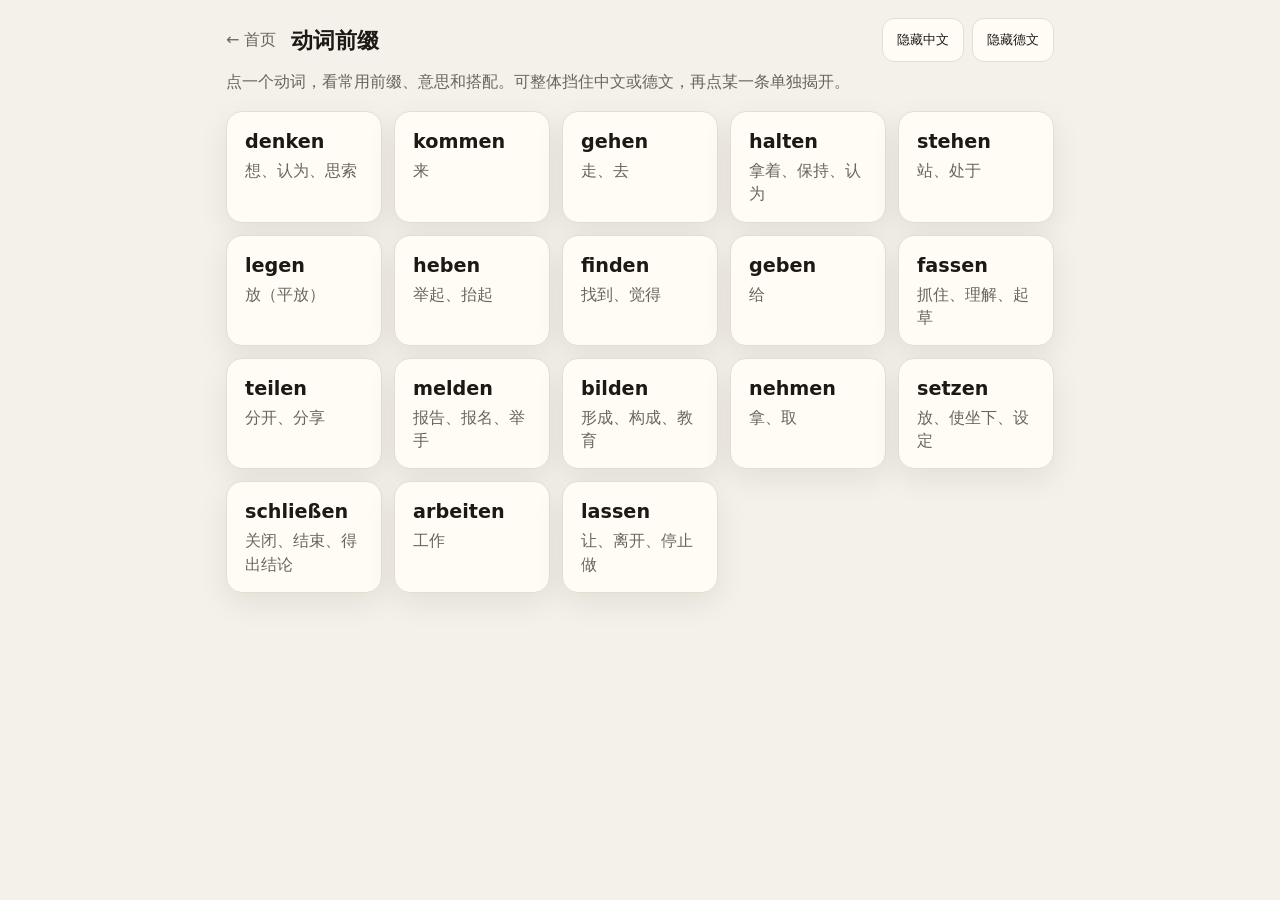
==== verbs.html @ 09b0583b "page 2?" ====
<!DOCTYPE html>
<html lang="zh-CN">
<head>
  <meta charset="UTF-8" />
  <meta name="viewport" content="width=device-width, initial-scale=1, viewport-fit=cover" />
  <meta name="apple-mobile-web-app-capable" content="yes" />
  <title>动词前缀</title>
  <link rel="stylesheet" href="css/style.css" />
</head>
<body>
  <main class="verb-page">
    <header class="verb-bar">
      <a class="verb-back" id="back-link" href="index.html">← 首页</a>
      <h1 id="page-title">动词前缀</h1>
      <div class="mask-btns" id="mask-btns" hidden>
        <button type="button" id="btn-zh">隐藏中文</button>
        <button type="button" id="btn-de">隐藏德文</button>
      </div>
    </header>
    <p class="verb-hint" id="hint">点一个动词，看常用前缀、意思和搭配。可整体挡住中文或德文，再点某一条单独揭开。</p>
    <div id="list" class="verb-grid"></div>
    <div id="detail" class="verb-detail" hidden></div>
  </main>
  <script src="js/verbs-data.js"></script>
  <script src="js/verbs.js"></script>
</body>
</html>
---- css/style.css ----
:root {
  --bg: #f4f1ea;
  --paper: #fffcf6;
  --ink: #1c1915;
  --muted: #6b645a;
  --line: #e4ddd2;
  --accent: #8b3a2f;
  --accent-soft: #f3e4df;
  --sidebar: #faf7f1;
  --shadow: 0 10px 30px rgba(40, 28, 18, 0.08);
  --tap: 44px;
}

* {
  box-sizing: border-box;
}

html, body {
  margin: 0;
  padding: 0;
  min-height: 100%;
  background: var(--bg);
  color: var(--ink);
  font-family: "Iowan Old Style", "Palatino Linotype", Palatino, "Songti SC", "Noto Serif SC", serif;
}

a {
  color: var(--accent);
}

.home {
  max-width: 860px;
  margin: 0 auto;
  padding: 32px 20px 64px;
}

.home h1 {
  font-size: 1.8rem;
  margin: 0 0 8px;
}

.home .lead {
  color: var(--muted);
  margin: 0 0 28px;
  line-height: 1.5;
}

.cards {
  display: grid;
  gap: 14px;
}

.card {
  display: block;
  text-decoration: none;
  color: inherit;
  background: var(--paper);
  border: 1px solid var(--line);
  border-radius: 16px;
  padding: 18px 18px 16px;
  box-shadow: var(--shadow);
  min-height: var(--tap);
}

.card:active {
  transform: scale(0.99);
}

.card .kicker {
  font-size: 0.75rem;
  letter-spacing: 0.04em;
  text-transform: uppercase;
  color: var(--accent);
  margin: 0 0 6px;
  font-family: system-ui, sans-serif;
}

.card h2 {
  margin: 0 0 6px;
  font-size: 1.2rem;
}

.card p {
  margin: 0;
  color: var(--muted);
  line-height: 1.45;
}

.card.soon {
  opacity: 0.55;
  pointer-events: none;
}

.app-shell {
  display: grid;
  grid-template-columns: minmax(240px, 300px) 1fr;
  min-height: 100dvh;
}

.sidebar {
  background: var(--sidebar);
  border-right: 1px solid var(--line);
  display: flex;
  flex-direction: column;
  min-height: 100dvh;
  position: sticky;
  top: 0;
  height: 100dvh;
}

.sidebar-head {
  padding: 14px 14px 10px;
  border-bottom: 1px solid var(--line);
  display: flex;
  gap: 8px;
  align-items: center;
}

.sidebar-head a {
  text-decoration: none;
  color: var(--muted);
  font-family: system-ui, sans-serif;
  font-size: 0.9rem;
  min-height: 36px;
  display: inline-flex;
  align-items: center;
}

.sidebar-head .doc-title {
  font-size: 0.92rem;
  font-weight: 600;
  line-height: 1.3;
  margin: 0;
}

.toc-wrap {
  overflow: auto;
  padding: 10px 8px 24px;
  flex: 1;
}

.toc {
  list-style: none;
  margin: 0;
  padding: 0;
}

.toc ul {
  list-style: none;
  margin: 0;
  padding: 0 0 0 12px;
}

.toc-item {
  margin: 1px 0;
}

.toc-row {
  display: flex;
  align-items: flex-start;
  gap: 2px;
}

.toc-toggle {
  flex: 0 0 28px;
  width: 28px;
  height: 28px;
  border: 0;
  background: transparent;
  color: var(--muted);
  border-radius: 8px;
  cursor: pointer;
  font-size: 12px;
  line-height: 28px;
  padding: 0;
}

.toc-toggle:empty {
  visibility: hidden;
}

.toc-toggle[aria-expanded="true"] {
  color: var(--ink);
}

.toc-link {
  flex: 1;
  display: block;
  text-decoration: none;
  color: var(--ink);
  padding: 6px 8px;
  border-radius: 8px;
  font-family: system-ui, sans-serif;
  font-size: 0.86rem;
  line-height: 1.35;
}

.toc-link:hover,
.toc-link.active {
  background: var(--accent-soft);
}

.toc-item.collapsed > ul {
  display: none;
}

.main {
  min-width: 0;
  background: var(--bg);
}

.topbar {
  display: none;
  position: sticky;
  top: 0;
  z-index: 5;
  background: var(--paper);
  border-bottom: 1px solid var(--line);
  padding: 8px 12px;
  gap: 8px;
  align-items: center;
}

.icon-btn {
  min-width: var(--tap);
  min-height: var(--tap);
  border: 1px solid var(--line);
  background: var(--paper);
  border-radius: 12px;
  font-size: 1.1rem;
}

.article-wrap {
  padding: 28px 22px 72px;
}

.markdown {
  max-width: 780px;
  margin: 0 auto;
  background: var(--paper);
  border: 1px solid var(--line);
  border-radius: 18px;
  padding: 28px 26px 40px;
  box-shadow: var(--shadow);
  line-height: 1.65;
}

.markdown h1,
.markdown h2,
.markdown h3,
.markdown h4 {
  scroll-margin-top: 72px;
  line-height: 1.3;
}

.markdown h1 {
  font-size: 1.7rem;
  margin-top: 0;
}

.markdown h2 {
  font-size: 1.28rem;
  margin-top: 2rem;
  padding-top: 0.4rem;
  border-top: 1px solid var(--line);
}

.markdown h3 {
  font-size: 1.08rem;
}

.markdown table {
  display: block;
  width: 100%;
  overflow-x: auto;
  border-collapse: collapse;
  font-family: system-ui, sans-serif;
  font-size: 0.88rem;
}

.markdown th,
.markdown td {
  border: 1px solid var(--line);
  padding: 6px 8px;
  vertical-align: top;
}

.markdown code {
  font-family: ui-monospace, SFMono-Regular, Menlo, Consolas, monospace;
  font-size: 0.86em;
  background: #efe8dc;
  padding: 0.1em 0.35em;
  border-radius: 4px;
}

.markdown pre {
  overflow-x: auto;
  background: #efe8dc;
  padding: 12px;
  border-radius: 10px;
}

.markdown pre code {
  background: none;
  padding: 0;
}

.markdown blockquote {
  margin: 1em 0;
  padding: 0.2em 0 0.2em 1em;
  border-left: 3px solid var(--accent);
  color: var(--muted);
}

.status {
  padding: 40px 24px;
  color: var(--muted);
}

.backdrop {
  display: none;
}

@media (max-width: 860px) {
  .app-shell {
    display: block;
  }

  .sidebar {
    position: fixed;
    z-index: 20;
    left: 0;
    top: 0;
    width: min(86vw, 340px);
    transform: translateX(-105%);
    transition: transform 0.2s ease;
    box-shadow: var(--shadow);
  }

  .sidebar.open {
    transform: none;
  }

  .topbar {
    display: flex;
  }

  .backdrop.open {
    display: block;
    position: fixed;
    inset: 0;
    background: rgba(28, 25, 21, 0.35);
    z-index: 15;
  }

  .markdown {
    padding: 20px 16px 32px;
    border-radius: 12px;
  }

  .article-wrap {
    padding: 16px 12px 48px;
  }
}

.verb-page {
  max-width: 860px;
  margin: 0 auto;
  padding: 18px 16px 72px;
}

.verb-bar {
  display: flex;
  flex-wrap: wrap;
  gap: 10px 14px;
  align-items: center;
  margin-bottom: 8px;
}

.verb-bar h1 {
  font-size: 1.35rem;
  margin: 0;
  flex: 1;
  min-width: 8rem;
}

.verb-back {
  text-decoration: none;
  color: var(--muted);
  font-family: system-ui, sans-serif;
  min-height: 36px;
  display: inline-flex;
  align-items: center;
}

.mask-btns {
  display: flex;
  gap: 8px;
}

.mask-btns button,
.sep-label {
  font-family: system-ui, sans-serif;
}

.mask-btns button {
  min-height: var(--tap);
  padding: 0 14px;
  border: 1px solid var(--line);
  background: var(--paper);
  border-radius: 12px;
  color: var(--ink);
}

.verb-hint {
  color: var(--muted);
  margin: 0 0 18px;
  line-height: 1.45;
}

.verb-grid {
  display: grid;
  grid-template-columns: repeat(auto-fill, minmax(150px, 1fr));
  gap: 12px;
}

.verb-card h2 {
  font-family: system-ui, sans-serif;
}

.verb-base {
  margin: 0 0 16px;
  color: var(--muted);
}

.prefix-card {
  background: var(--paper);
  border: 1px solid var(--line);
  border-radius: 16px;
  padding: 16px 16px 8px;
  box-shadow: var(--shadow);
  margin-bottom: 12px;
}

.prefix-head {
  display: flex;
  justify-content: space-between;
  gap: 8px;
  align-items: flex-start;
}

.prefix-kicker {
  margin: 0 0 4px;
  font-size: 0.75rem;
  color: var(--accent);
  font-family: system-ui, sans-serif;
}

.prefix-head h2 {
  margin: 0;
  font-size: 1.2rem;
  font-family: system-ui, sans-serif;
}

.sep-label {
  margin-left: 8px;
  color: var(--muted);
  font-size: 0.75rem;
}

.meaning-list {
  list-style: none;
  margin: 12px 0 0;
  padding: 0;
}

.meaning-list li {
  padding: 10px 0;
  border-top: 1px solid var(--line);
}

.meaning-de {
  font-family: system-ui, sans-serif;
  margin-bottom: 4px;
}

.meaning-zh {
  color: var(--muted);
}

.maskable {
  border-radius: 4px;
  cursor: pointer;
  -webkit-tap-highlight-color: transparent;
}

.meaning-de .maskable,
.meaning-zh .maskable {
  display: block;
  padding: 4px 6px;
}

body.hide-zh .lang-zh:not(.revealed),
body.hide-de .lang-de:not(.revealed),
body:not(.hide-zh) .lang-zh.solo-hide,
body:not(.hide-de) .lang-de.solo-hide {
  color: transparent;
  background: #ddd4c6;
  user-select: none;
}
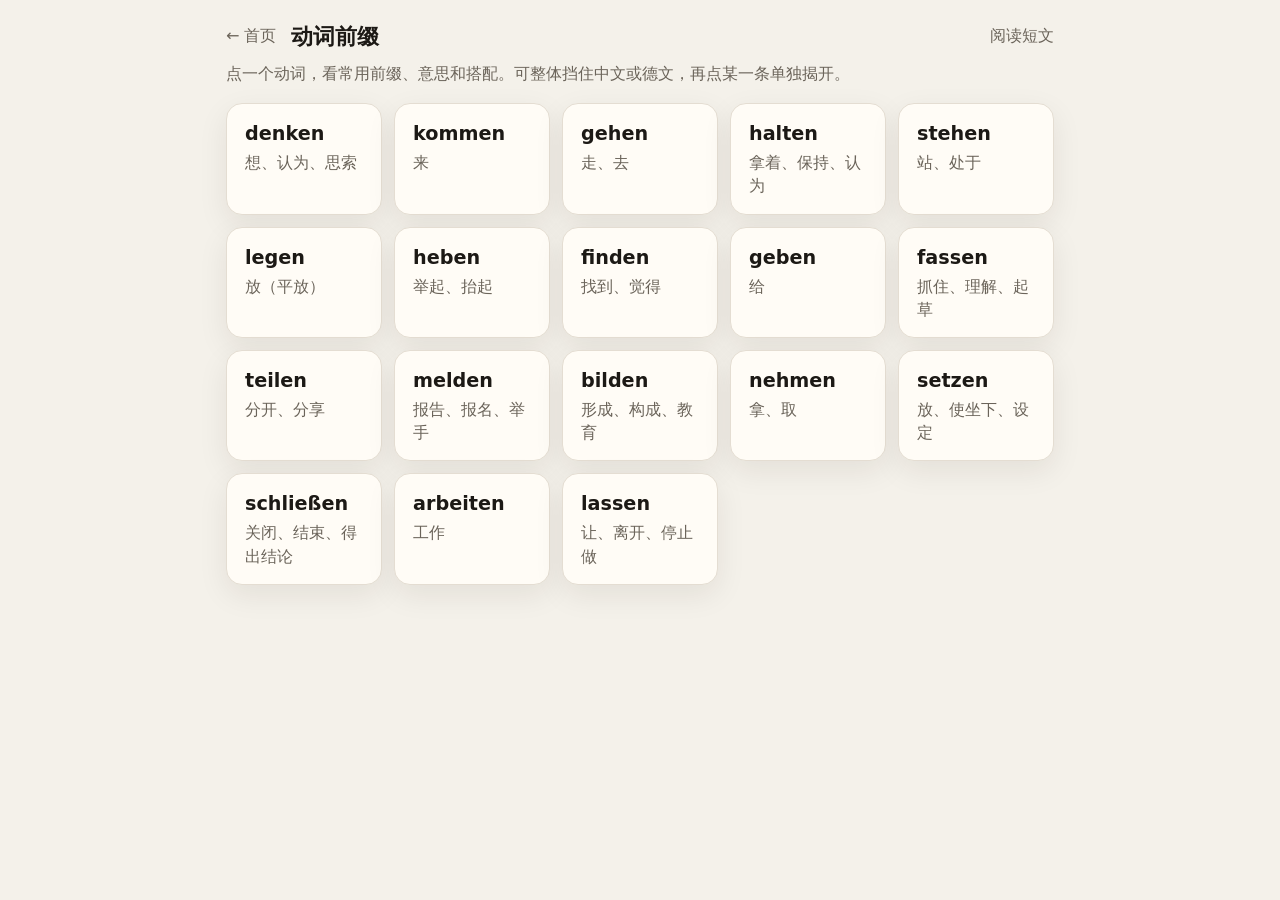
==== commit fc35f5ba: "update" ====
--- a/verbs.html
+++ b/verbs.html
@@ -12,6 +12,7 @@
     <header class="verb-bar">
       <a class="verb-back" id="back-link" href="index.html">← 首页</a>
       <h1 id="page-title">动词前缀</h1>
+      <a class="verb-back" href="articles.html">阅读短文</a>
       <div class="mask-btns" id="mask-btns" hidden>
         <button type="button" id="btn-zh">隐藏中文</button>
         <button type="button" id="btn-de">隐藏德文</button>
@@ -22,6 +23,7 @@
     <div id="detail" class="verb-detail" hidden></div>
   </main>
   <script src="js/verbs-data.js"></script>
+  <script src="js/openrouter.js"></script>
   <script src="js/verbs.js"></script>
 </body>
 </html>
--- a/css/style.css
+++ b/css/style.css
@@ -393,9 +393,60 @@
   align-items: center;
 }
 
-.mask-btns {
-  display: flex;
-  gap: 8px;
+.mask-btns[hidden],
+.mask-btns button[hidden] {
+  display: none !important;
+}
+
+.sent {
+  display: block;
+  width: 100%;
+  text-align: left;
+  border: 1px solid transparent;
+  background: var(--paper);
+  border-radius: 14px;
+  padding: 12px 14px;
+  margin: 0 0 8px;
+  color: inherit;
+  font: inherit;
+  cursor: pointer;
+  box-shadow: var(--shadow);
+}
+
+.sent.open {
+  border-color: var(--line);
+  background: #fff;
+}
+
+.sent-de {
+  display: block;
+  line-height: 1.55;
+}
+
+.sent-zh {
+  display: none;
+  margin-top: 8px;
+  padding: 8px 10px;
+  background: var(--accent-soft);
+  border-radius: 10px;
+  color: var(--ink);
+  line-height: 1.45;
+}
+
+.sent.open .sent-zh {
+  display: block;
+}
+
+mark.hit {
+  background: transparent;
+  color: inherit;
+  padding: 0;
+  border-radius: 3px;
+}
+
+body.show-marks mark.hit {
+  background: #f3d7a4;
+  padding: 0 0.12em;
 }
 
 .mask-btns button,
@@ -477,6 +528,75 @@
 .meaning-list li {
   padding: 10px 0;
   border-top: 1px solid var(--line);
+}
+
+.meaning-row {
+  display: flex;
+  gap: 10px;
+  align-items: flex-start;
+  justify-content: space-between;
+}
+
+.meaning-row > div {
+  min-width: 0;
+  flex: 1;
+}
+
+.make-sents {
+  flex: 0 0 auto;
+  min-height: 40px;
+  padding: 0 12px;
+  border: 1px solid var(--line);
+  background: var(--accent-soft);
+  border-radius: 10px;
+  font-family: system-ui, sans-serif;
+  font-size: 0.82rem;
+  color: var(--ink);
+  white-space: nowrap;
+}
+
+.made-sents {
+  margin-top: 8px;
+  display: grid;
+  gap: 6px;
+}
+
+.made-status {
+  margin: 0;
+  color: var(--muted);
+  font-size: 0.9rem;
+}
+
+.made-sent {
+  display: flex;
+  flex-wrap: wrap;
+  gap: 8px 12px;
+  align-items: flex-start;
+  width: 100%;
+  text-align: left;
+  border: 1px solid var(--line);
+  background: #fff;
+  border-radius: 10px;
+  padding: 8px 10px;
+  font: inherit;
+  cursor: pointer;
+}
+
+.made-de {
+  flex: 1 1 12rem;
+  font-family: system-ui, sans-serif;
+  line-height: 1.45;
+}
+
+.made-zh {
+  display: none;
+  flex: 1 1 10rem;
+  color: var(--muted);
+  line-height: 1.45;
+}
+
+.made-sent.open .made-zh {
+  display: block;
 }
 
 .meaning-de {
@@ -508,3 +628,72 @@
   background: #ddd4c6;
   user-select: none;
 }
+
+.settings-card {
+  background: var(--paper);
+  border: 1px solid var(--line);
+  border-radius: 16px;
+  padding: 18px;
+  box-shadow: var(--shadow);
+  margin-bottom: 14px;
+}
+
+.settings-card h2 {
+  margin: 0 0 8px;
+  font-size: 1.15rem;
+}
+
+.settings-note,
+.settings-status {
+  color: var(--muted);
+  margin: 0 0 12px;
+  line-height: 1.45;
+}
+
+.settings-label {
+  display: block;
+  font-family: system-ui, sans-serif;
+  font-size: 0.85rem;
+  margin-bottom: 6px;
+}
+
+.settings input[type="password"] {
+  width: 100%;
+  min-height: var(--tap);
+  border: 1px solid var(--line);
+  border-radius: 12px;
+  padding: 10px 12px;
+  font-size: 1rem;
+  background: #fff;
+}
+
+.settings-actions {
+  display: flex;
+  flex-wrap: wrap;
+  gap: 8px;
+  margin-top: 12px;
+}
+
+.settings-actions button {
+  min-height: var(--tap);
+  padding: 0 14px;
+  border: 1px solid var(--line);
+  background: var(--accent-soft);
+  border-radius: 12px;
+  color: var(--ink);
+  font-family: system-ui, sans-serif;
+}
+
+.settings-actions .btn-ghost {
+  background: var(--paper);
+}
+
+.settings-out {
+  margin: 12px 0 0;
+  padding: 12px;
+  background: #efe8dc;
+  border-radius: 10px;
+  white-space: pre-wrap;
+  font-family: ui-monospace, SFMono-Regular, Menlo, Consolas, monospace;
+  font-size: 0.88rem;
+}
